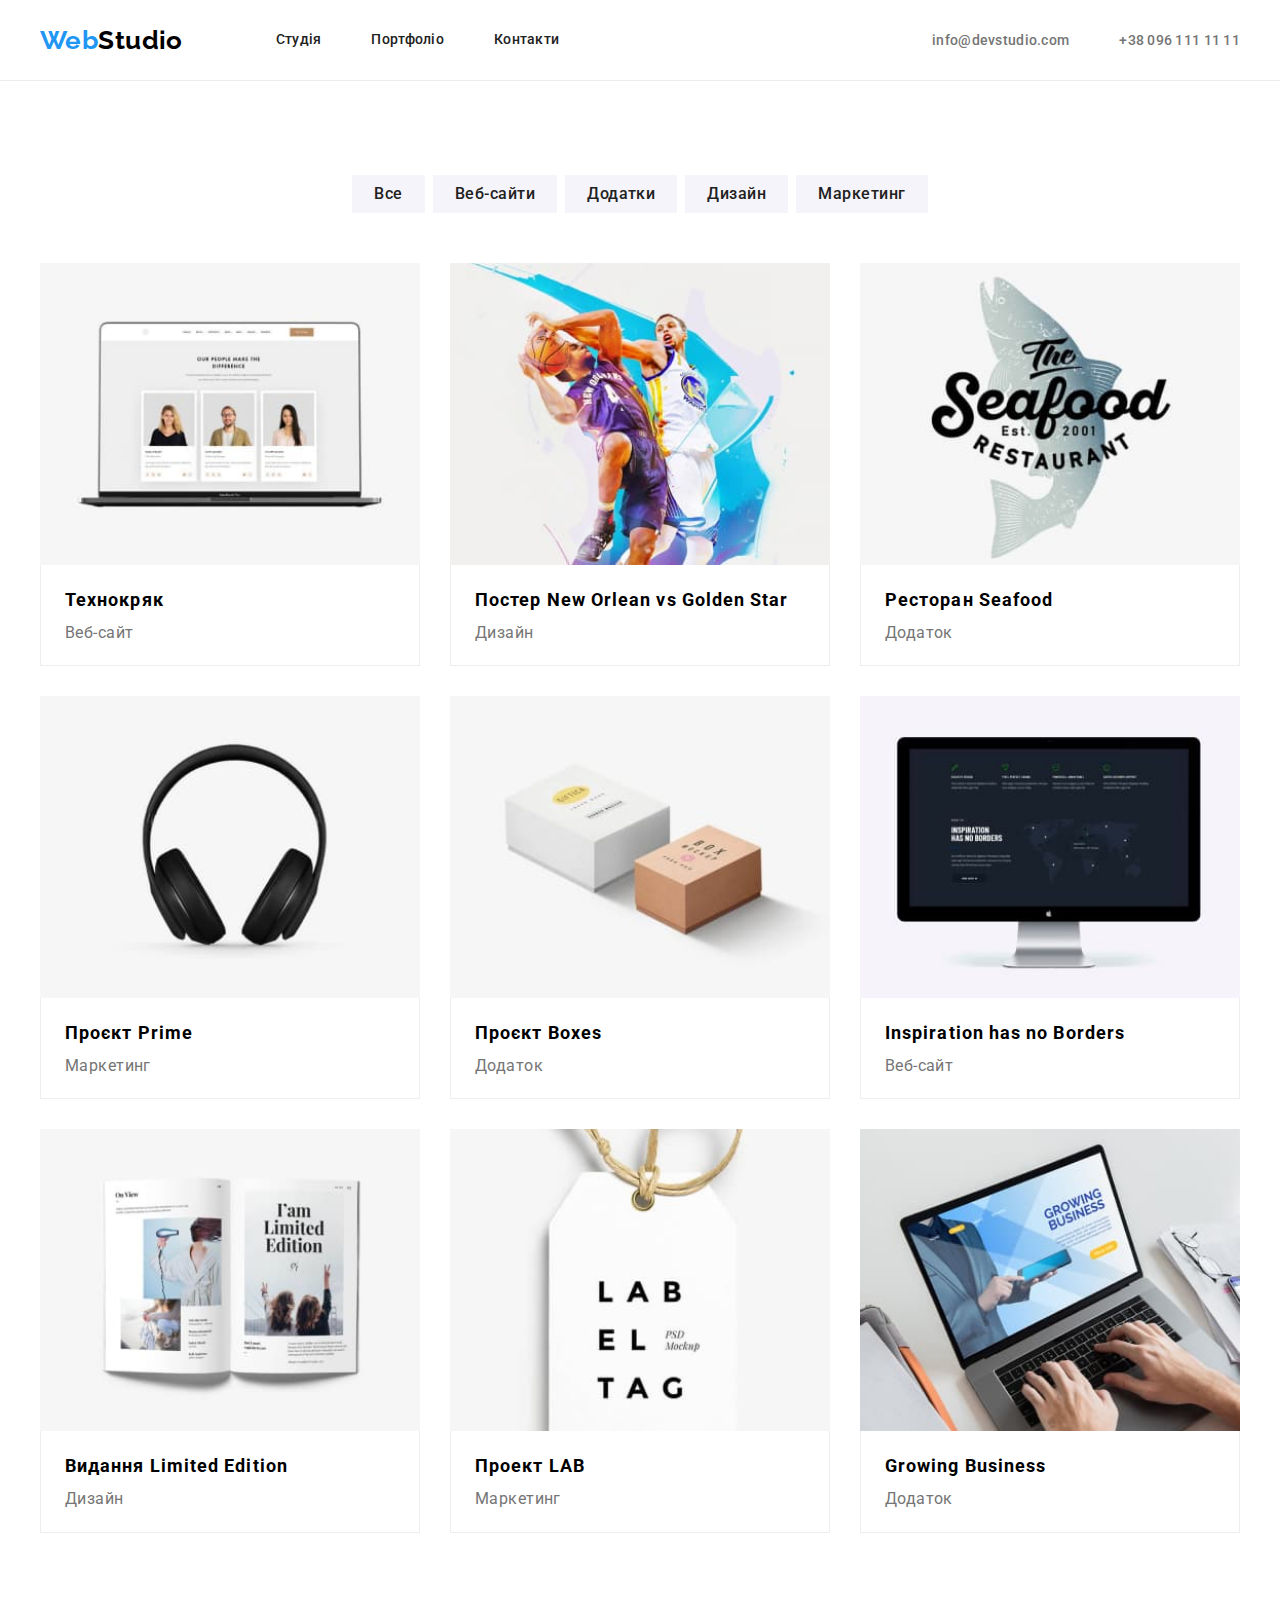
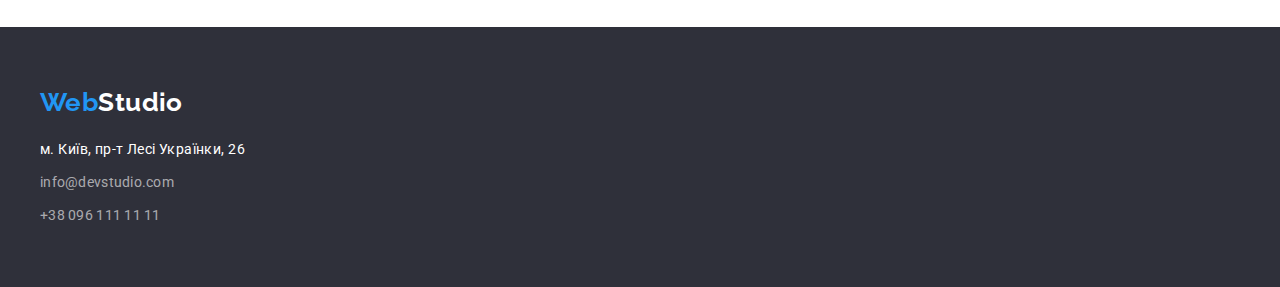
==== portfolio.html @ a09db958 "Initial commit" ====
<!DOCTYPE html>
<html lang="uk">
  <head>
    <meta charset="UTF-8" />
    <meta http-equiv="X-UA-Compatible" content="IE=edge" />
    <meta name="viewport" content="width=device-width, initial-scale=1.0" />
    <title lang="en">WebStudio</title>
    <link rel="preconnect" href="https://fonts.googleapis.com" />
    <link rel="preconnect" href="https://fonts.gstatic.com" crossorigin />
    <link
      rel="stylesheet"
      href="https://cdnjs.cloudflare.com/ajax/libs/modern-normalize/1.1.0/modern-normalize.min.css"
      integrity="sha512-wpPYUAdjBVSE4KJnH1VR1HeZfpl1ub8YT/NKx4PuQ5NmX2tKuGu6U/JRp5y+Y8XG2tV+wKQpNHVUX03MfMFn9Q=="
      crossorigin="anonymous"
      referrerpolicy="no-referrer"
    />
    <link
      href="https://fonts.googleapis.com/css2?family=Raleway:wght@700&family=Roboto:wght@400;500;700;900&display=swap"
      rel="stylesheet"
    />
    <link rel="stylesheet" href="css/style.css" />
  </head>
  <body>
    <header class="header">
      <div class="container navigation">
        <nav class="main-nav">
          <a href="#" lang="en" class="head"
            >Web<span class="black">Studio</span></a
          >
          <ul class="menu">
            <li class="menu-item">
              <a class="menu-link" href="index.html">Студія</a>
            </li>
            <li class="menu-item">
              <a class="menu-link" href="portfolio.html">Портфоліо</a>
            </li>
            <li class="menu-item">
              <a class="menu-link" href="#">Контакти</a>
            </li>
          </ul>
        </nav>
        <ul class="contact">
          <li class="contact-item">
            <a href="maito:info@devstudio.com" class="contact-mail"
              >info@devstudio.com</a
            >
          </li>
          <li class="contact-item">
            <a href="tel:+380961111111" class="contact-tel"
              >+38 096 111 11 11</a
            >
          </li>
        </ul>
      </div>
    </header>
    <main>
      <section class="section-portfolio">
        <div class="container">
          <h1 class="visually-hiden">Портфоліо студії</h1>

          <ul class="nav-btn">
            <li class="li-btn">
              <button type="button" class="item-btn">Все</button>
            </li>
            <li class="li-btn">
              <button type="button" class="item-btn">Веб-сайти</button>
            </li>
            <li class="li-btn">
              <button type="button" class="item-btn">Додатки</button>
            </li>
            <li class="li-btn">
              <button type="button" class="item-btn">Дизайн</button>
            </li>
            <li class="li-btn">
              <button type="button" class="item-btn">Маркетинг</button>
            </li>
          </ul>
          <ul class="portfolio">
            <li class="portfolio-item">
              <a href="#">
                <img src="./images/laptop.jpg" alt="Фото лептопа" />
                <div class="portfolio-discription">
                  <h2 class="portfolio-head">Технокряк</h2>
                  <p class="portfolio-text">Веб-сайт</p>
                </div>
              </a>
            </li>
            <li class="portfolio-item">
              <a href="#">
                <img
                  src="./images/poster.jpg"
                  alt="Постер баскетбольного матчу"
                  width="370"
                  height="294"
                />
                <div class="portfolio-discription">
                  <h2 class="portfolio-head">
                    Постер <span lang="en">New Orlean vs Golden Star</span>
                  </h2>
                  <p class="portfolio-text">Дизайн</p>
                </div>
              </a>
            </li>
            <li class="portfolio-item">
              <a href="#">
                <img
                  src="./images/restaurant.jpg"
                  alt="Логотип ресторану"
                  width="370"
                  height="294"
                />
                <div class="portfolio-discription">
                  <h2 class="portfolio-head">
                    Ресторан <span lang="en">Seafood</span>
                  </h2>
                  <p class="portfolio-text">Додаток</p>
                </div>
              </a>
            </li>
            <li class="portfolio-item">
              <a href="#">
                <img
                  src="./images/headphones.jpg"
                  alt="Навушники"
                  width="370"
                  height="294"
                />
                <div class="portfolio-discription">
                  <h2 class="portfolio-head">
                    Проєкт <span lang="en">Prime</span>
                  </h2>
                  <p class="portfolio-text">Маркетинг</p>
                </div>
              </a>
            </li>
            <li class="portfolio-item">
              <a href="#">
                <img
                  src="./images/boxes.jpg"
                  alt="Фото подарункових коробок"
                  width="370"
                  height="294"
                />
                <div class="portfolio-discription">
                  <!-- <div class="portfolio-discription"> -->
                  <h2 class="portfolio-head">
                    Проєкт <span lang="en">Boxes</span>
                  </h2>
                  <p class="portfolio-text">Додаток</p>
                </div>
              </a>
            </li>
            <li class="portfolio-item">
              <a href="#">
                <img
                  src="./images/monitor.jpg"
                  alt="Фото сайта на моніторі"
                  width="370"
                  height="294"
                />
                <div class="portfolio-discription">
                  <h2 class="portfolio-head">
                    <span lang="en">Inspiration has no Borders</span>
                  </h2>
                  <p class="portfolio-text">Веб-сайт</p>
                </div>
              </a>
            </li>
            <li class="portfolio-item">
              <a href="#"
                ><img
                  src="./images/magasin.jpg"
                  alt="Фото журнола"
                  width="370"
                  height="294"
                />
                <div class="portfolio-discription">
                  <h2 class="portfolio-head">
                    Видання <span lang="en">Limited Edition</span>
                  </h2>
                  <p class="portfolio-text">Дизайн</p>
                </div>
              </a>
            </li>
            <li class="portfolio-item">
              <a href="#"
                ><img
                  src="./images/lable.jpg"
                  alt="Фото лейби"
                  width="370"
                  height="294"
                />
                <div class="portfolio-discription">
                  <h2 class="portfolio-head">
                    Проект <span lang="en">LAB</span>
                  </h2>
                  <p class="portfolio-text">Маркетинг</p>
                </div>
              </a>
            </li>
            <li class="portfolio-item">
              <a href="#">
                <img
                  src="./images/notebook.jpg"
                  alt="Фото ноутбука за яким працює людина"
                  width="370"
                  height="294"
                />
                <div class="portfolio-discription">
                  <h2 class="portfolio-head">
                    <span lang="en">Growing Business</span>
                  </h2>
                  <p class="portfolio-text">Додаток</p>
                </div>
              </a>
            </li>
          </ul>
        </div>
      </section>
    </main>
    <footer class="footer">
      <div class="container">
        <a href="#" lang="en" class="head"
          >Web<span class="white">Studio</span></a
        >
        <address class="address">
          <ul class="contact white">
            <li class="contact-item">
              <a
                href="https://goo.gl/maps/3M9KfxRMza1noYhj8"
                target="_blank"
                class="href"
                >м. Київ, пр-т Лесі Українки, 26</a
              >
            </li>

            <li class="contact-item">
              <a
                href="maito:info@devstudio.com"
                class="contact-mail footer-mail"
                >info@devstudio.com</a
              >
            </li>
            <li class="contact-item">
              <a href="tel:+380961111111" class="contact-tel footer-tel"
                >+38 096 111 11 11</a
              >
            </li>
          </ul>
        </address>
      </div>
    </footer>
  </body>
</html>
---- css/style.css ----
:root {
  --main-color-font: #212121;
  --color-acent: #2196f3;
  --secondary-color: #757575;
  --bg-color: #2f303a;
  --color-white: #fff;
  --color-black: #000;
  --btn-hover: #188ce8;
  --btn-main-color: #f5f4fa;
  --bg-section: #f5f4fa;
}

body {
  font-family: "Roboto", sans-serif;
  color: var(--main-color-font);
  letter-spacing: 0.03em;
  font-size: 14px;
  background-color: var(--color-white);
  margin: 0;
}

.black {
  color: var(--color-black);
}

.white {
  color: var(--color-white);
}

p,
h1,
h2,
h3,
h4,
h5,
h6,
div {
  margin: 0;
}

ul,
ol {
  margin: 0;
  padding-left: 0;
  list-style: none;
}

button {
  cursor: pointer;
}

img {
  display: block;
  width: 100%;
  height: auto;
}

.container {
  width: 1200px;
  padding: 0 15px;
  margin: 0 auto;
  /* outline: 2px solid red; */
}

.visually-hiden {
  position: absolute;
  white-space: nowrap;
  width: 1px;
  height: 1px;
  overflow: hidden;
  border: 0;
  padding: 0;
  clip: rect(0 0 0 0);
  clip-path: inset(50%);
  margin: -1px;
}

.header {
  border-bottom: 1px solid #ececec;
}

.head {
  font-family: "Raleway", sans-serif;
  font-weight: 700;
  font-size: 26px;
  line-height: 1.19;
  color: var(--color-acent);
  text-decoration: none;
  margin-right: 93px;
}

.menu {
  display: flex;
  padding: 32px 0;
}

.menu-item + .menu-item {
  /* border: 1px red solid; */
  margin-left: 50px;
}

.header .contact {
  display: flex;
}

.header .contact-item + .contact-item {
  margin-left: 50px;
}

.main-nav {
  display: flex;
  align-items: center;
}

.navigation {
  display: flex;
  align-items: center;
}

.navigation .contact {
  margin-left: auto;
}

.menu-item,
.contact-item,
.benefits,
.team,
.our-work,
.nav-btn,
.portfolio-item {
  list-style: none;
}

.our-team {
  background-color: var(--bg-section);
}

.portfolio-item a {
  text-decoration: none;
}

.menu-item {
  font-weight: 500;
  line-height: 1.14;
  letter-spacing: 0.02em;
}
.menu-link {
  text-decoration: none;
  color: var(--main-color-font);
}
.contact-mail,
.contact-tel {
  text-decoration: none;
  font-weight: 500;
  line-height: 1.14;
  letter-spacing: 0.02em;
  color: var(--secondary-color);
}

.menu-link:hover,
.menu-link:focus,
.contact-mail:hover,
.contact-mail:focus,
.contact-tel:hover,
.contact-tel:focus,
.href:hover,
.href:focus {
  color: var(--color-acent);
}

.main {
  background: var(--bg-color);
  padding: 200px 0;
}

.main-head {
  font-weight: 900;
  font-size: 44px;
  line-height: 1.36;
  letter-spacing: 0.06em;
  color: var(--color-white);
  text-transform: uppercase;
  max-width: 696px;
  margin: 0 auto;
  margin-bottom: 40px;
  text-align: center;
}

.order-buuton {
  font-weight: 700;
  font-size: 16px;
  font-family: inherit;
  line-height: 1.88;
  letter-spacing: 0.06em;
  color: var(--color-white);
  background: var(--color-acent);
  border: none;
  cursor: pointer;
  box-shadow: 0px 4px 4px rgba(0, 0, 0, 0.15);
  border-radius: 4px;
  display: block;
  padding: 10px 32px;
  margin: 0 auto;
}

.order-buuton:hover,
.order-buuton:focus {
  background-color: var(--btn-hover);
}

.benefits-section {
  padding: 94px 0;
}

.benefit-head {
  font-weight: 700;
  font-size: 14px;
  line-height: 1.14;
  text-transform: uppercase;
  margin-bottom: 10px;
}

.benefits {
  display: flex;
  justify-content: space-between;
}

.benefits-item {
  width: 270px;
}

.benefits-text {
  line-height: 1.71;
  color: var(--secondary-color);
}

.second-head {
  font-weight: 700;
  font-size: 36px;
  line-height: 1.17;
  text-align: center;
  margin-bottom: 50px;
}

.our-work {
  display: flex;
  justify-content: space-between;
  margin-bottom: 94px;
}

.team-head {
  font-weight: 500;
  font-size: 16px;
  line-height: 1.19;
}

.our-team {
  padding: 94px 0;
}

.team {
  display: flex;
  justify-content: space-between;
}

.team-item {
  width: 270px;
  text-align: center;
  background-color: var(--color-white);
  box-shadow: 0px 1px 3px rgba(0, 0, 0, 0.12), 0px 1px 1px rgba(0, 0, 0, 0.14),
    0px 2px 1px rgba(0, 0, 0, 0.2);
  border-radius: 0px 0px 4px 4px;
}

.team-discription {
  padding: 30px 0;
}

.team-head {
  margin-bottom: 10px;
}

.team-position {
  font-size: 16px;
  line-height: 1.19;
  color: var(--secondary-color);
}

.footer {
  background-color: var(--bg-color);
  padding: 60px 0;
}

.footer-mail,
.footer-tel {
  color: rgba(255, 255, 255, 0.6);
  font-weight: 400;
}
.footer .head {
  display: block;
  margin-bottom: 20px;
}

.address .contact-item {
  margin-bottom: 9px;
}

.address .contact-item:last-child {
  margin-bottom: 0;
}

.href {
  color: var(--color-white);
  text-decoration: none;
}

.address {
  line-height: 1.71;
  font-style: normal;
}

.section-portfolio {
  padding: 94px 0;
}

.nav-btn {
  display: flex;
  justify-content: center;
  margin-bottom: 50px;
}

.li-btn + .li-btn {
  margin-left: 8px;
}

.item-btn {
  font-weight: 500;
  font-size: 16px;
  line-height: 1.62;
  font-family: inherit;
  letter-spacing: 0.03em;
  color: var(--main-color-font);
  background-color: var(--btn-main-color);
  border: none;
  cursor: pointer;
  padding: 6px 22px;
}

.item-btn-active,
.item-btn:hover,
.item-btn:focus {
  color: var(--color-white);
  background-color: var(--color-acent);
  box-shadow: 0px 3px 1px rgba(0, 0, 0, 0.1), 0px 1px 2px rgba(0, 0, 0, 0.08),
    0px 2px 2px rgba(0, 0, 0, 0.12);
  border-radius: 4px;
}

.portfolio {
  display: flex;
  flex-wrap: wrap;
  gap: 30px;
}

.portfolio-item {
  flex-basis: calc((100% - 60px) / 3);
}

.portfolio-discription {
  border: 1px solid #eeeeee;
  padding: 20px 24px;
  border-top: none;
}

.portfolio-head {
  margin-bottom: 4px;
  font-weight: 700;
  font-size: 18px;
  line-height: 1.71;
  letter-spacing: 0.06em;
  color: var(--color-black);
}

.portfolio-text {
  font-size: 16px;
  line-height: 1.6;
  color: var(--secondary-color);
}
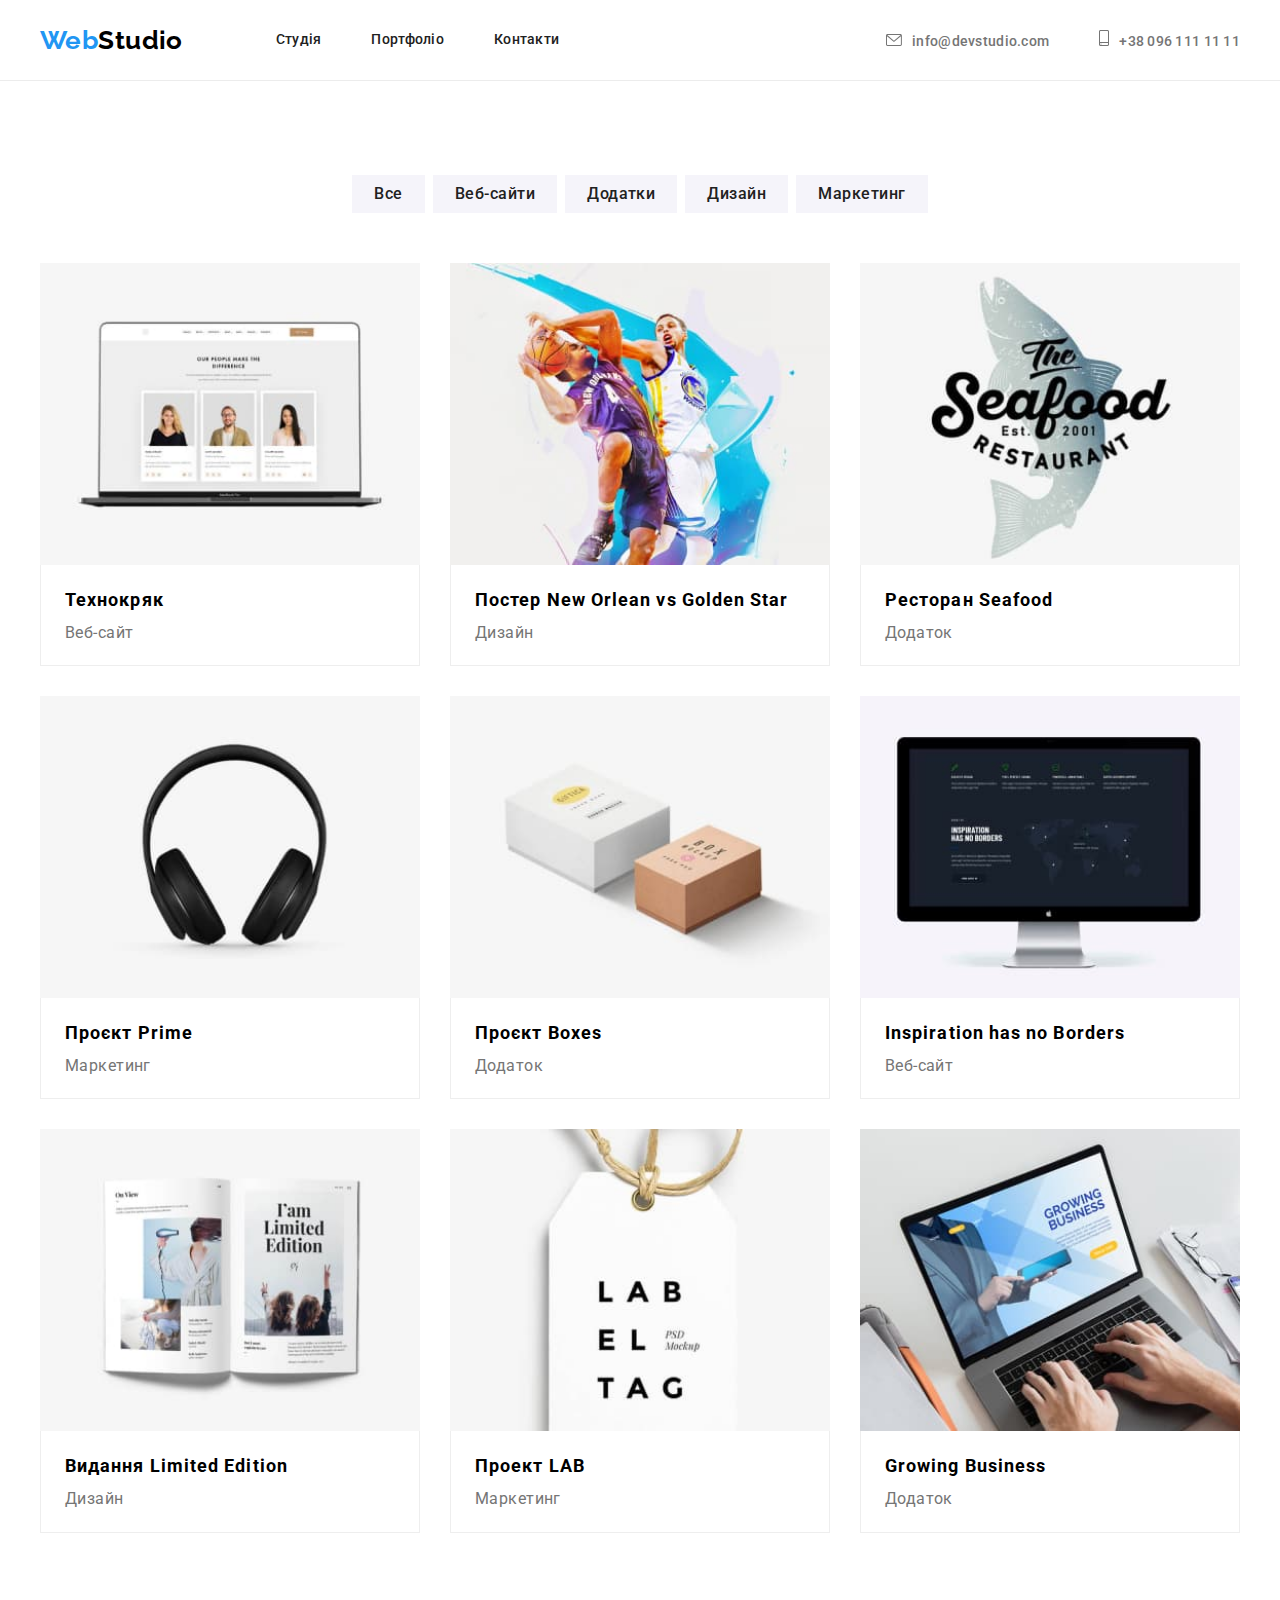
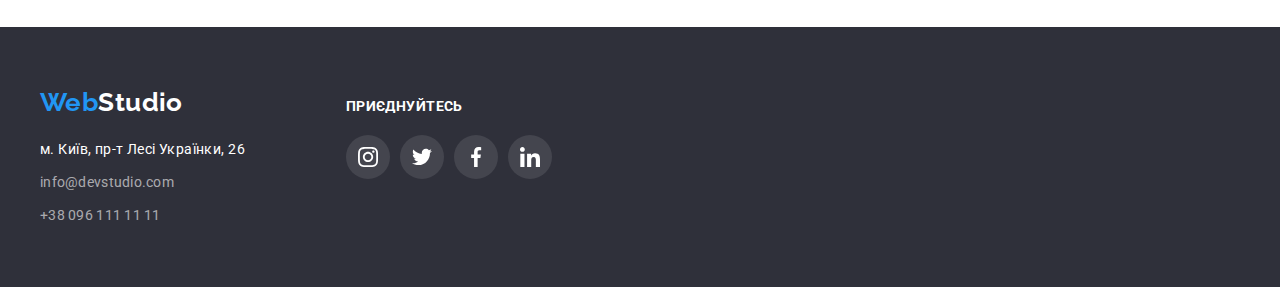
==== commit e7fc9b17: "first all" ====
--- a/portfolio.html
+++ b/portfolio.html
@@ -24,7 +24,7 @@
     <header class="header">
       <div class="container navigation">
         <nav class="main-nav">
-          <a href="#" lang="en" class="head"
+          <a href="index.html" lang="en" class="head"
             >Web<span class="black">Studio</span></a
           >
           <ul class="menu">
@@ -32,7 +32,7 @@
               <a class="menu-link" href="index.html">Студія</a>
             </li>
             <li class="menu-item">
-              <a class="menu-link" href="portfolio.html">Портфоліо</a>
+              <a class="menu-link" href="#">Портфоліо</a>
             </li>
             <li class="menu-item">
               <a class="menu-link" href="#">Контакти</a>
@@ -42,11 +42,15 @@
         <ul class="contact">
           <li class="contact-item">
             <a href="maito:info@devstudio.com" class="contact-mail"
+              ><svg class="contact-envelope-icon" width="16" height="12">
+                <use href="./images/symbol-defs.svg#icon-envelope"></use></svg
               >info@devstudio.com</a
             >
           </li>
           <li class="contact-item">
             <a href="tel:+380961111111" class="contact-tel"
+              ><svg class="contact-smartphone-icon" width="10" height="16">
+                <use href="./images/symbol-defs.svg#icon-smartphone"></use></svg
               >+38 096 111 11 11</a
             >
           </li>
@@ -77,7 +81,7 @@
           </ul>
           <ul class="portfolio">
             <li class="portfolio-item">
-              <a href="#">
+              <a class="portfolio-link" href="#">
                 <img src="./images/laptop.jpg" alt="Фото лептопа" />
                 <div class="portfolio-discription">
                   <h2 class="portfolio-head">Технокряк</h2>
@@ -86,7 +90,7 @@
               </a>
             </li>
             <li class="portfolio-item">
-              <a href="#">
+              <a class="portfolio-link" href="#">
                 <img
                   src="./images/poster.jpg"
                   alt="Постер баскетбольного матчу"
@@ -102,7 +106,7 @@
               </a>
             </li>
             <li class="portfolio-item">
-              <a href="#">
+              <a class="portfolio-link" href="#">
                 <img
                   src="./images/restaurant.jpg"
                   alt="Логотип ресторану"
@@ -118,7 +122,7 @@
               </a>
             </li>
             <li class="portfolio-item">
-              <a href="#">
+              <a class="portfolio-link" href="#">
                 <img
                   src="./images/headphones.jpg"
                   alt="Навушники"
@@ -134,7 +138,7 @@
               </a>
             </li>
             <li class="portfolio-item">
-              <a href="#">
+              <a class="portfolio-link" href="#">
                 <img
                   src="./images/boxes.jpg"
                   alt="Фото подарункових коробок"
@@ -151,7 +155,7 @@
               </a>
             </li>
             <li class="portfolio-item">
-              <a href="#">
+              <a class="portfolio-link" href="#">
                 <img
                   src="./images/monitor.jpg"
                   alt="Фото сайта на моніторі"
@@ -167,7 +171,7 @@
               </a>
             </li>
             <li class="portfolio-item">
-              <a href="#"
+              <a class="portfolio-link" href="#"
                 ><img
                   src="./images/magasin.jpg"
                   alt="Фото журнола"
@@ -183,7 +187,7 @@
               </a>
             </li>
             <li class="portfolio-item">
-              <a href="#"
+              <a class="portfolio-link" href="#"
                 ><img
                   src="./images/lable.jpg"
                   alt="Фото лейби"
@@ -199,7 +203,7 @@
               </a>
             </li>
             <li class="portfolio-item">
-              <a href="#">
+              <a class="portfolio-link" href="#">
                 <img
                   src="./images/notebook.jpg"
                   alt="Фото ноутбука за яким працює людина"
@@ -219,35 +223,69 @@
       </section>
     </main>
     <footer class="footer">
-      <div class="container">
-        <a href="#" lang="en" class="head"
-          >Web<span class="white">Studio</span></a
-        >
-        <address class="address">
-          <ul class="contact white">
-            <li class="contact-item">
-              <a
-                href="https://goo.gl/maps/3M9KfxRMza1noYhj8"
-                target="_blank"
-                class="href"
-                >м. Київ, пр-т Лесі Українки, 26</a
-              >
-            </li>
+      <div class="container footer-content">
+        <div>
+          <a href="#" lang="en" class="head"
+            >Web<span class="white">Studio</span></a
+          >
+          <address class="address">
+            <ul class="contact white">
+              <li class="contact-item">
+                <a
+                  href="https://goo.gl/maps/3M9KfxRMza1noYhj8"
+                  target="_blank"
+                  class="href"
+                  >м. Київ, пр-т Лесі Українки, 26</a
+                >
+              </li>
 
-            <li class="contact-item">
-              <a
-                href="maito:info@devstudio.com"
-                class="contact-mail footer-mail"
-                >info@devstudio.com</a
-              >
-            </li>
-            <li class="contact-item">
-              <a href="tel:+380961111111" class="contact-tel footer-tel"
-                >+38 096 111 11 11</a
-              >
-            </li>
-          </ul>
-        </address>
+              <li class="contact-item">
+                <a
+                  href="maito:info@devstudio.com"
+                  class="contact-mail footer-mail"
+                  >info@devstudio.com</a
+                >
+              </li>
+              <li class="contact-item">
+                <a href="tel:+380961111111" class="contact-tel footer-tel"
+                  >+38 096 111 11 11</a
+                >
+              </li>
+            </ul>
+          </address>
+        </div>
+
+        <div class="footer-connect">
+          <h2 class="footer-connect-head">приєднуйтесь</h2>
+          <ul class="footer-soc-list">
+            <li class="footer-soc-item">
+              <a href="" class="footer-soc-link"
+                ><svg class="team-soc-icon" width="20" height="20">
+                  <use
+                    href="./images/symbol-defs.svg#icon-instagram"
+                  ></use></svg
+              ></a>
+            </li>
+            <li class="footer-soc-item">
+              <a href="" class="footer-soc-link"
+                ><svg class="team-soc-icon" width="20" height="20">
+                  <use href="./images/symbol-defs.svg#icon-twitter"></use></svg
+              ></a>
+            </li>
+            <li class="footer-soc-item">
+              <a href="" class="footer-soc-link"
+                ><svg class="team-soc-icon" width="20" height="20">
+                  <use href="./images/symbol-defs.svg#icon-facebook"></use></svg
+              ></a>
+            </li>
+            <li class="footer-soc-item">
+              <a href="" class="footer-soc-link"
+                ><svg class="team-soc-icon" width="20" height="20">
+                  <use href="./images/symbol-defs.svg#icon-linkedin"></use></svg
+              ></a>
+            </li>
+          </ul>
+        </div>
       </div>
     </footer>
   </body>
--- a/css/style.css
+++ b/css/style.css
@@ -8,6 +8,7 @@
   --btn-hover: #188ce8;
   --btn-main-color: #f5f4fa;
   --bg-section: #f5f4fa;
+  --icon-color: #afb1b8;
 }
 
 body {
@@ -75,6 +76,7 @@
   margin: -1px;
 }
 
+/* --------- Header  ------------------------*/
 .header {
   border-bottom: 1px solid #ececec;
 }
@@ -121,6 +123,23 @@
   margin-left: auto;
 }
 
+/* -------- Hero section ---------------------*/
+.hero {
+  height: 600px;
+  max-width: 1600px;
+  margin: 0 auto;
+  background: var(--bg-color);
+  padding: 200px 0;
+  background-image: linear-gradient(
+      to right,
+      rgba(47, 48, 58, 0.4),
+      rgba(47, 48, 58, 0.4)
+    ),
+    url(../images/bgimage.jpg);
+  background-repeat: no-repeat;
+  background-size: cover;
+}
+
 .menu-item,
 .contact-item,
 .benefits,
@@ -148,6 +167,12 @@
   text-decoration: none;
   color: var(--main-color-font);
 }
+
+.header .contact {
+  display: flex;
+  align-items: baseline;
+}
+
 .contact-mail,
 .contact-tel {
   text-decoration: none;
@@ -155,6 +180,12 @@
   line-height: 1.14;
   letter-spacing: 0.02em;
   color: var(--secondary-color);
+  fill: var(--secondary-color);
+}
+
+.contact-envelope-icon,
+.contact-smartphone-icon {
+  margin-right: 10px;
 }
 
 .menu-link:hover,
@@ -166,11 +197,7 @@
 .href:hover,
 .href:focus {
   color: var(--color-acent);
-}
-
-.main {
-  background: var(--bg-color);
-  padding: 200px 0;
+  fill: var(--color-acent);
 }
 
 .main-head {
@@ -208,6 +235,7 @@
   background-color: var(--btn-hover);
 }
 
+/*--------------- Benefits ----------------------*/
 .benefits-section {
   padding: 94px 0;
 }
@@ -217,6 +245,7 @@
   font-size: 14px;
   line-height: 1.14;
   text-transform: uppercase;
+  margin-top: 30px;
   margin-bottom: 10px;
 }
 
@@ -227,6 +256,33 @@
 
 .benefits-item {
   width: 270px;
+}
+
+.benefits-item::before {
+  display: block;
+  content: "";
+  height: 120px;
+  background-size: 70px;
+  background-repeat: no-repeat;
+  background-position: center;
+  background-color: var(--bg-section);
+  border-radius: 4px;
+}
+
+.icon-antenna::before {
+  background-image: url(../images/antenna.svg);
+}
+
+.icon-clock::before {
+  background-image: url(../images/clock.svg);
+}
+
+.icon-diagram::before {
+  background-image: url(../images/diagram.svg);
+}
+
+.icon-astronaut::before {
+  background-image: url(../images/astronaut.svg);
 }
 
 .benefits-text {
@@ -286,9 +342,74 @@
   color: var(--secondary-color);
 }
 
+.team-soc-list {
+  display: flex;
+  justify-content: center;
+  gap: 10px;
+  margin-top: 16px;
+}
+
+.team-soc-link {
+  width: 44px;
+  height: 44px;
+  border-radius: 50%;
+  display: flex;
+  align-items: center;
+  justify-content: center;
+  fill: var(--icon-color);
+}
+
+.team-soc-link:hover,
+.team-soc-link:focus {
+  background-color: var(--color-acent);
+  fill: var(--color-white);
+}
+
+/* .team-soc-link:hover .team-soc-icon,
+.team-soc-link:focus .team-soc-icon {
+  fill: var(--color-white);
+} */
+
+/* ------------- Partners-------------------- */
+.clients-section {
+  padding: 94px 0;
+}
+
+.clients {
+  display: flex;
+  justify-content: space-between;
+}
+
+.clients-item {
+  border: 1px solid var(--icon-color);
+  border-radius: 4px;
+  gap: 30px;
+}
+
+.clients-link {
+  width: 170px;
+  height: 92px;
+  display: flex;
+  align-items: center;
+  justify-content: center;
+  fill: var(--icon-color);
+}
+
+.clients-link:hover,
+.clients-link:focus {
+  border: 1px solid var(--color-acent);
+  fill: var(--color-acent);
+}
+
+/* ------------- Footer -------------------- */
 .footer {
   background-color: var(--bg-color);
   padding: 60px 0;
+}
+
+.footer-content {
+  display: flex;
+  align-items: baseline;
 }
 
 .footer-mail,
@@ -307,6 +428,43 @@
 
 .address .contact-item:last-child {
   margin-bottom: 0;
+}
+
+.footer-connect {
+  margin-left: 70px;
+}
+
+.footer-connect-head {
+  font-weight: 700;
+  font-size: 14px;
+  line-height: 1.14;
+  letter-spacing: 0.03em;
+  text-transform: uppercase;
+  color: var(--color-white);
+  margin-bottom: 20px;
+}
+
+.footer-soc-list {
+  display: flex;
+  justify-content: center;
+  gap: 10px;
+  margin-top: 16px;
+}
+
+.footer-soc-link {
+  width: 44px;
+  height: 44px;
+  border-radius: 50%;
+  background: rgba(255, 255, 255, 0.1);
+  display: flex;
+  align-items: center;
+  justify-content: center;
+  fill: var(--color-white);
+}
+
+.footer-soc-link:hover,
+.footer-soc-link:focus {
+  background-color: var(--color-acent);
 }
 
 .href {
@@ -366,6 +524,16 @@
   flex-basis: calc((100% - 60px) / 3);
 }
 
+.portfolio-link {
+  display: block;
+}
+
+.portfolio-link:hover,
+.portfolio-link:focus {
+  box-shadow: 0px 1px 1px rgba(0, 0, 0, 0.12), 0px 4px 4px rgba(0, 0, 0, 0.06),
+    1px 4px 6px rgba(0, 0, 0, 0.16);
+}
+
 .portfolio-discription {
   border: 1px solid #eeeeee;
   padding: 20px 24px;
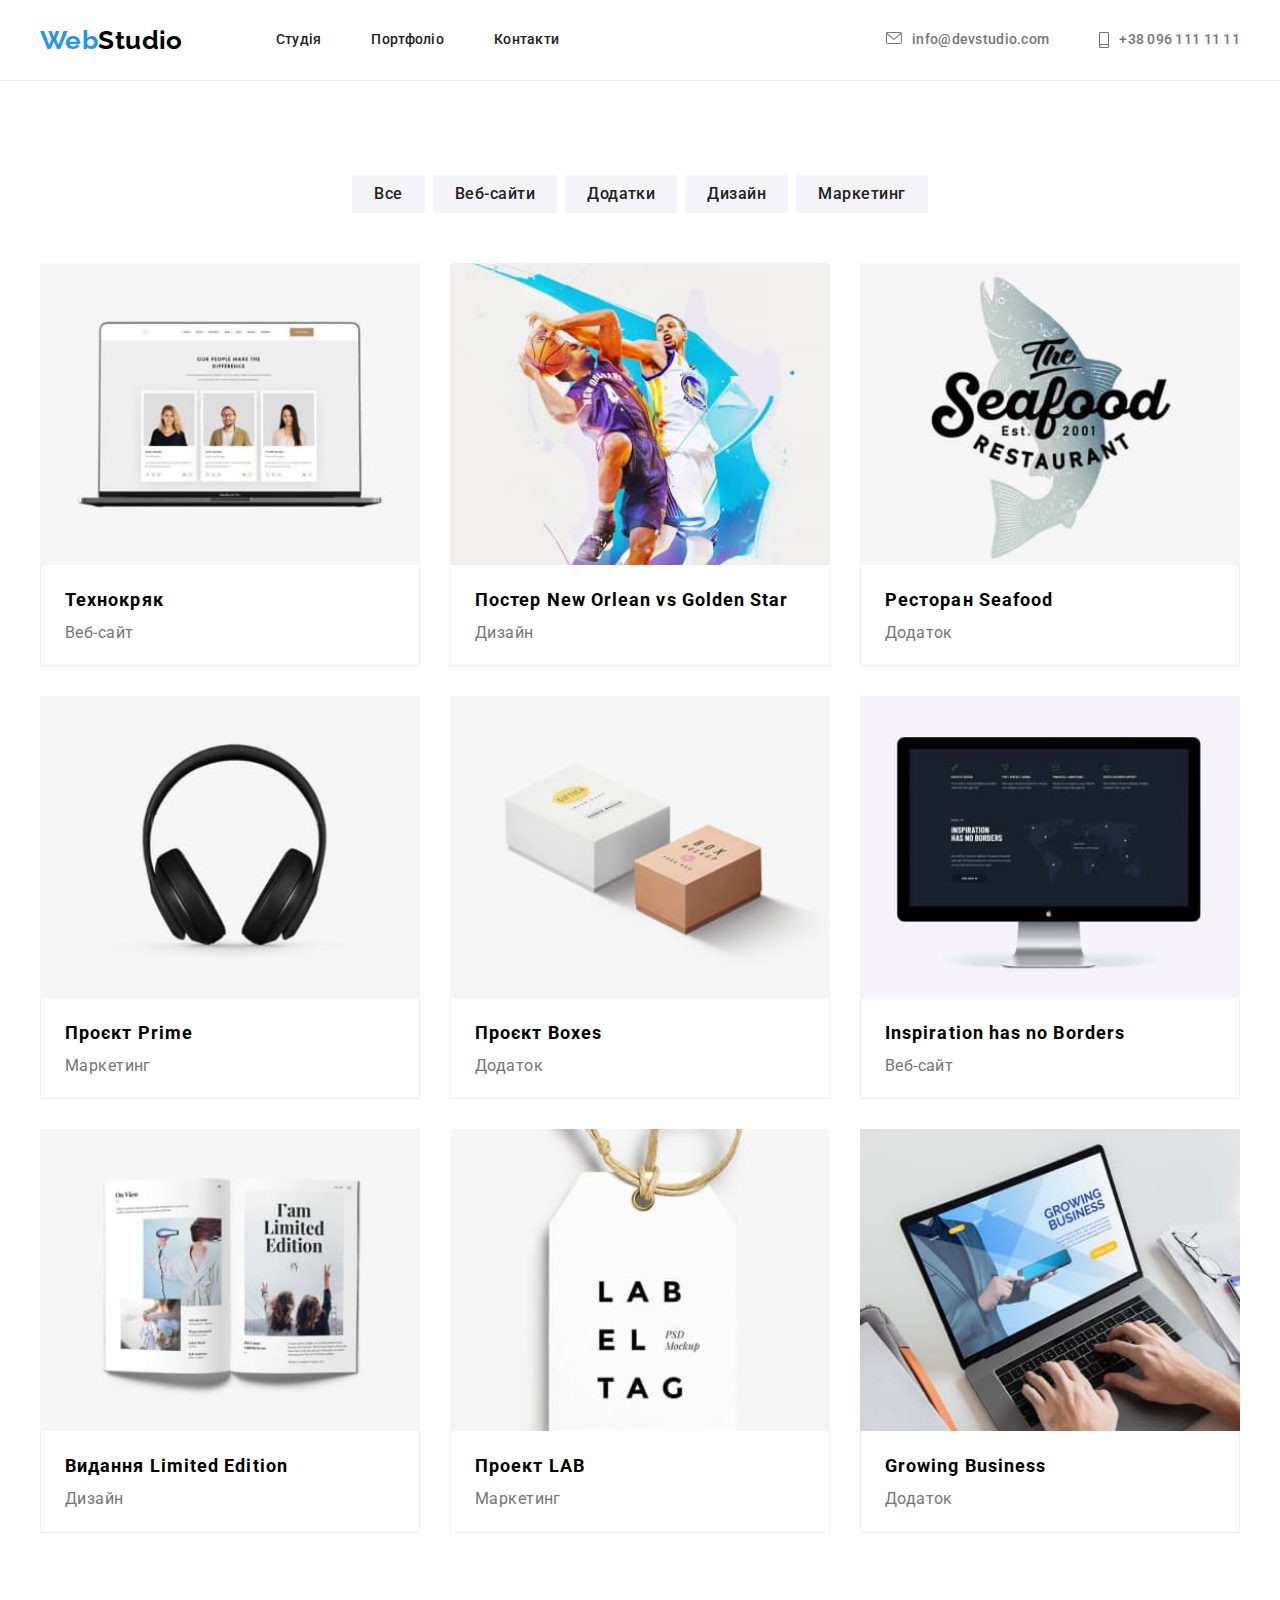
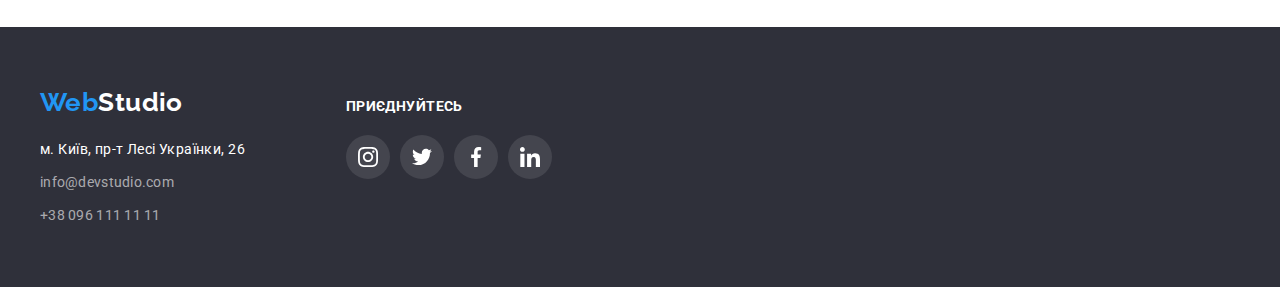
==== commit 262bb838: "Впорядковано" ====
--- a/portfolio.html
+++ b/portfolio.html
@@ -41,14 +41,14 @@
         </nav>
         <ul class="contact">
           <li class="contact-item">
-            <a href="maito:info@devstudio.com" class="contact-mail"
+            <a href="maito:info@devstudio.com" class="contact-mail header-mail"
               ><svg class="contact-envelope-icon" width="16" height="12">
                 <use href="./images/symbol-defs.svg#icon-envelope"></use></svg
               >info@devstudio.com</a
             >
           </li>
           <li class="contact-item">
-            <a href="tel:+380961111111" class="contact-tel"
+            <a href="tel:+380961111111" class="contact-tel header-tel"
               ><svg class="contact-smartphone-icon" width="10" height="16">
                 <use href="./images/symbol-defs.svg#icon-smartphone"></use></svg
               >+38 096 111 11 11</a
--- a/css/style.css
+++ b/css/style.css
@@ -27,7 +27,7 @@
 .white {
   color: var(--color-white);
 }
-
+/*------------------------------ General -----------------------*/
 p,
 h1,
 h2,
@@ -61,6 +61,16 @@
   padding: 0 15px;
   margin: 0 auto;
   /* outline: 2px solid red; */
+}
+
+.menu-item,
+.contact-item,
+.benefits,
+.team,
+.our-work,
+.nav-btn,
+.portfolio-item {
+  list-style: none;
 }
 
 .visually-hiden {
@@ -109,6 +119,48 @@
   margin-left: 50px;
 }
 
+.menu-item {
+  font-weight: 500;
+  line-height: 1.14;
+  letter-spacing: 0.02em;
+}
+.menu-link {
+  text-decoration: none;
+  color: var(--main-color-font);
+}
+
+.header .contact {
+  display: flex;
+  align-items: center;
+}
+
+.contact-mail,
+.contact-tel {
+  text-decoration: none;
+  font-weight: 500;
+  line-height: 1.14;
+  letter-spacing: 0.02em;
+  color: var(--secondary-color);
+  fill: var(--secondary-color);
+}
+
+.contact-envelope-icon,
+.contact-smartphone-icon {
+  margin-right: 10px;
+}
+
+.menu-link:hover,
+.menu-link:focus,
+.contact-mail:hover,
+.contact-mail:focus,
+.contact-tel:hover,
+.contact-tel:focus,
+.href:hover,
+.href:focus {
+  color: var(--color-acent);
+  fill: var(--color-acent);
+}
+
 .main-nav {
   display: flex;
   align-items: center;
@@ -121,6 +173,12 @@
 
 .navigation .contact {
   margin-left: auto;
+}
+
+.header-mail,
+.header-tel {
+  display: flex;
+  justify-content: center;
 }
 
 /* -------- Hero section ---------------------*/
@@ -140,66 +198,6 @@
   background-size: cover;
 }
 
-.menu-item,
-.contact-item,
-.benefits,
-.team,
-.our-work,
-.nav-btn,
-.portfolio-item {
-  list-style: none;
-}
-
-.our-team {
-  background-color: var(--bg-section);
-}
-
-.portfolio-item a {
-  text-decoration: none;
-}
-
-.menu-item {
-  font-weight: 500;
-  line-height: 1.14;
-  letter-spacing: 0.02em;
-}
-.menu-link {
-  text-decoration: none;
-  color: var(--main-color-font);
-}
-
-.header .contact {
-  display: flex;
-  align-items: baseline;
-}
-
-.contact-mail,
-.contact-tel {
-  text-decoration: none;
-  font-weight: 500;
-  line-height: 1.14;
-  letter-spacing: 0.02em;
-  color: var(--secondary-color);
-  fill: var(--secondary-color);
-}
-
-.contact-envelope-icon,
-.contact-smartphone-icon {
-  margin-right: 10px;
-}
-
-.menu-link:hover,
-.menu-link:focus,
-.contact-mail:hover,
-.contact-mail:focus,
-.contact-tel:hover,
-.contact-tel:focus,
-.href:hover,
-.href:focus {
-  color: var(--color-acent);
-  fill: var(--color-acent);
-}
-
 .main-head {
   font-weight: 900;
   font-size: 44px;
@@ -290,6 +288,8 @@
   color: var(--secondary-color);
 }
 
+/* ---------------- Exemples of work ------------------- */
+
 .second-head {
   font-weight: 700;
   font-size: 36px;
@@ -304,6 +304,7 @@
   margin-bottom: 94px;
 }
 
+/*--------------------------- our-team ---------------*/
 .team-head {
   font-weight: 500;
   font-size: 16px;
@@ -312,6 +313,10 @@
 
 .our-team {
   padding: 94px 0;
+}
+
+.our-team {
+  background-color: var(--bg-section);
 }
 
 .team {
@@ -476,7 +481,7 @@
   line-height: 1.71;
   font-style: normal;
 }
-
+/* ------------------section-portfolio --------------------*/
 .section-portfolio {
   padding: 94px 0;
 }
@@ -524,6 +529,10 @@
   flex-basis: calc((100% - 60px) / 3);
 }
 
+.portfolio-item a {
+  text-decoration: none;
+}
+
 .portfolio-link {
   display: block;
 }
